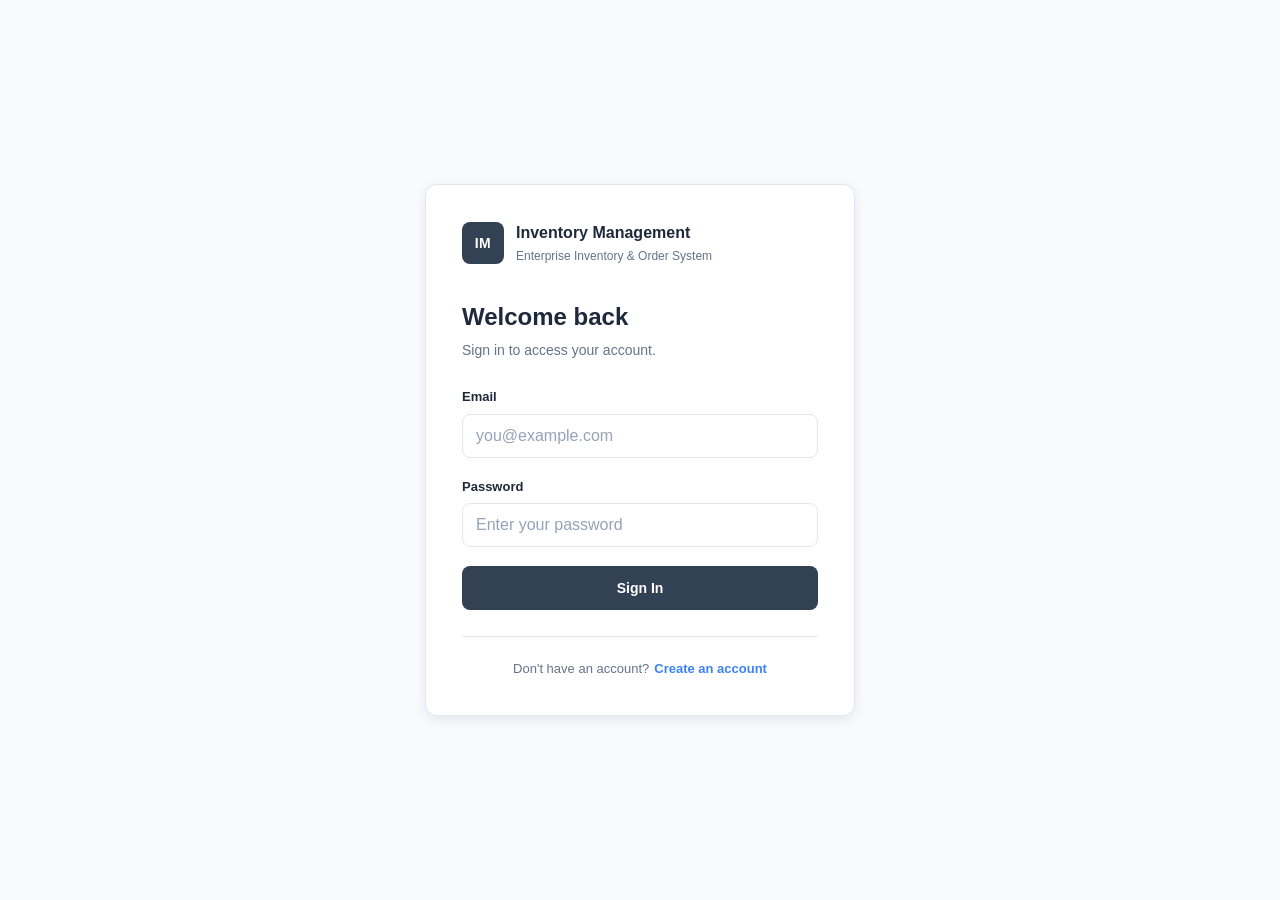
==== frontend/index.html @ d0d4541b "Add frontend and README" ====
<!DOCTYPE html>
<html lang="en">

<head>

    <meta charset="UTF-8">

    <meta
        name="viewport"
        content="width=device-width, initial-scale=1.0"
    >

    <title>Inventory Management System</title>

</head>


<body>

<script>

    const token =
        localStorage.getItem("access_token");


    if (token) {

        window.location.href =
            "/frontend/pages/dashboard/dashboard.html";

    } else {

        window.location.href =
            "/frontend/pages/login/login.html";

    }

</script>

</body>

</html>
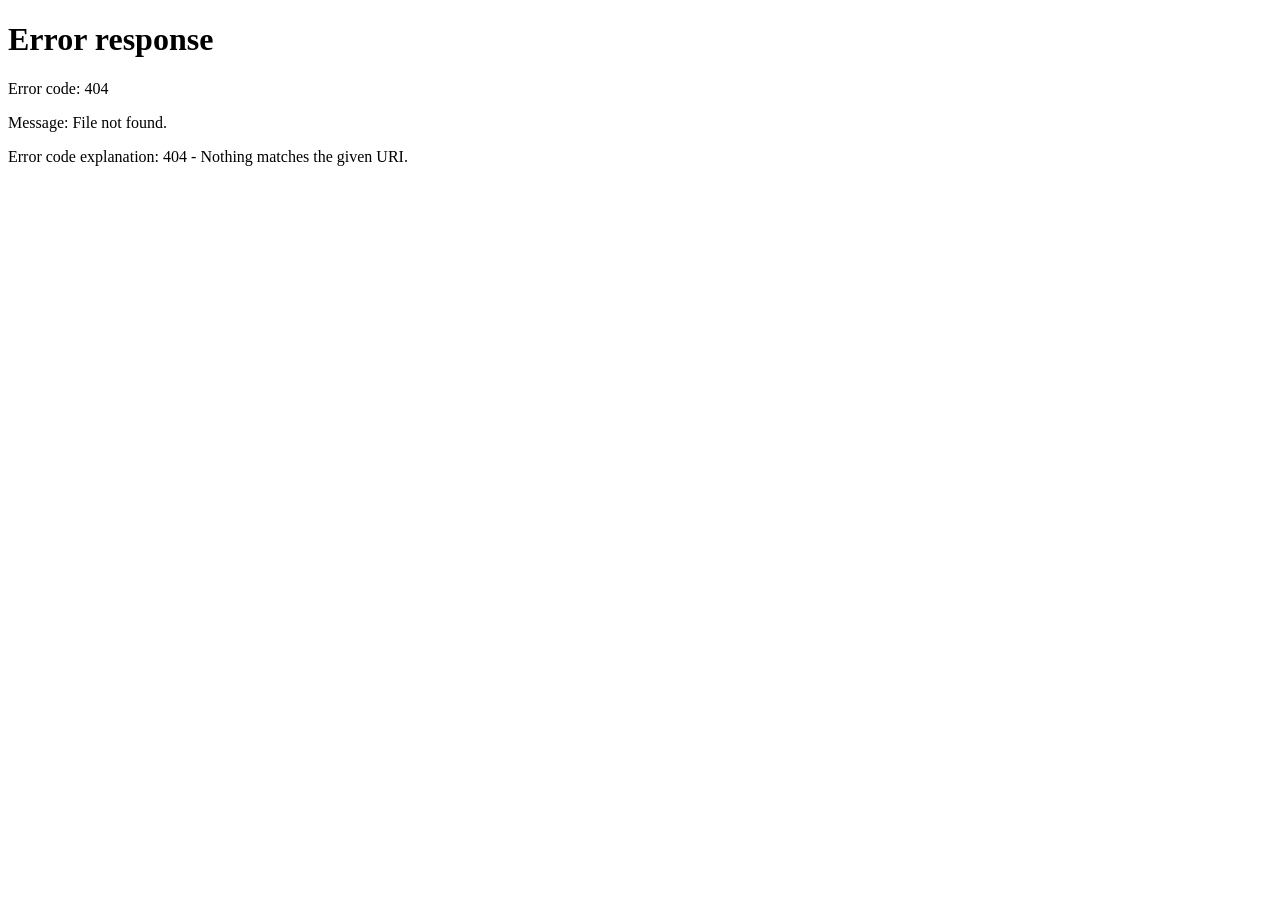
==== commit b74f0242: "Added Create order and Cart feature" ====
--- a/frontend/index.html
+++ b/frontend/index.html
@@ -26,12 +26,12 @@
     if (token) {
 
         window.location.href =
-            "/frontend/pages/dashboard/dashboard.html";
+            "/dashboard";
 
     } else {
 
         window.location.href =
-            "/frontend/pages/login/login.html";
+            "/login";
 
     }
 
